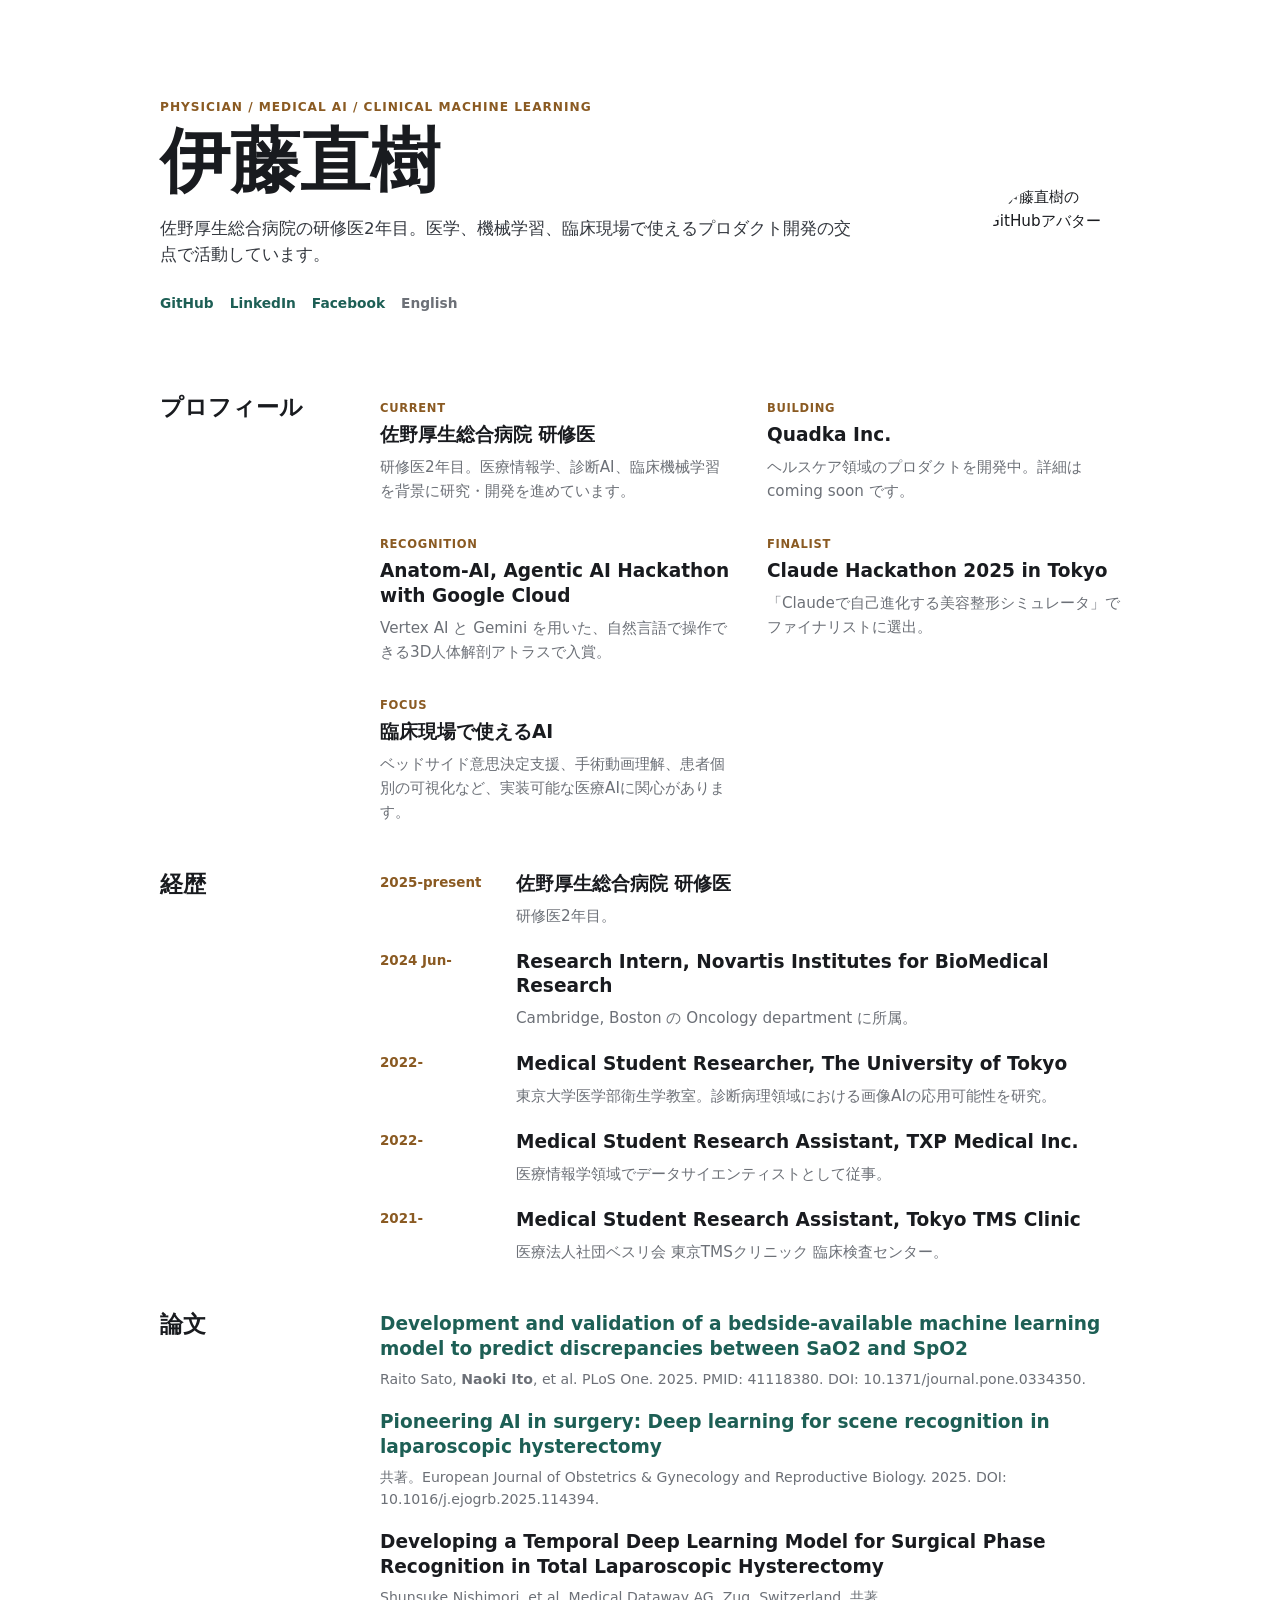
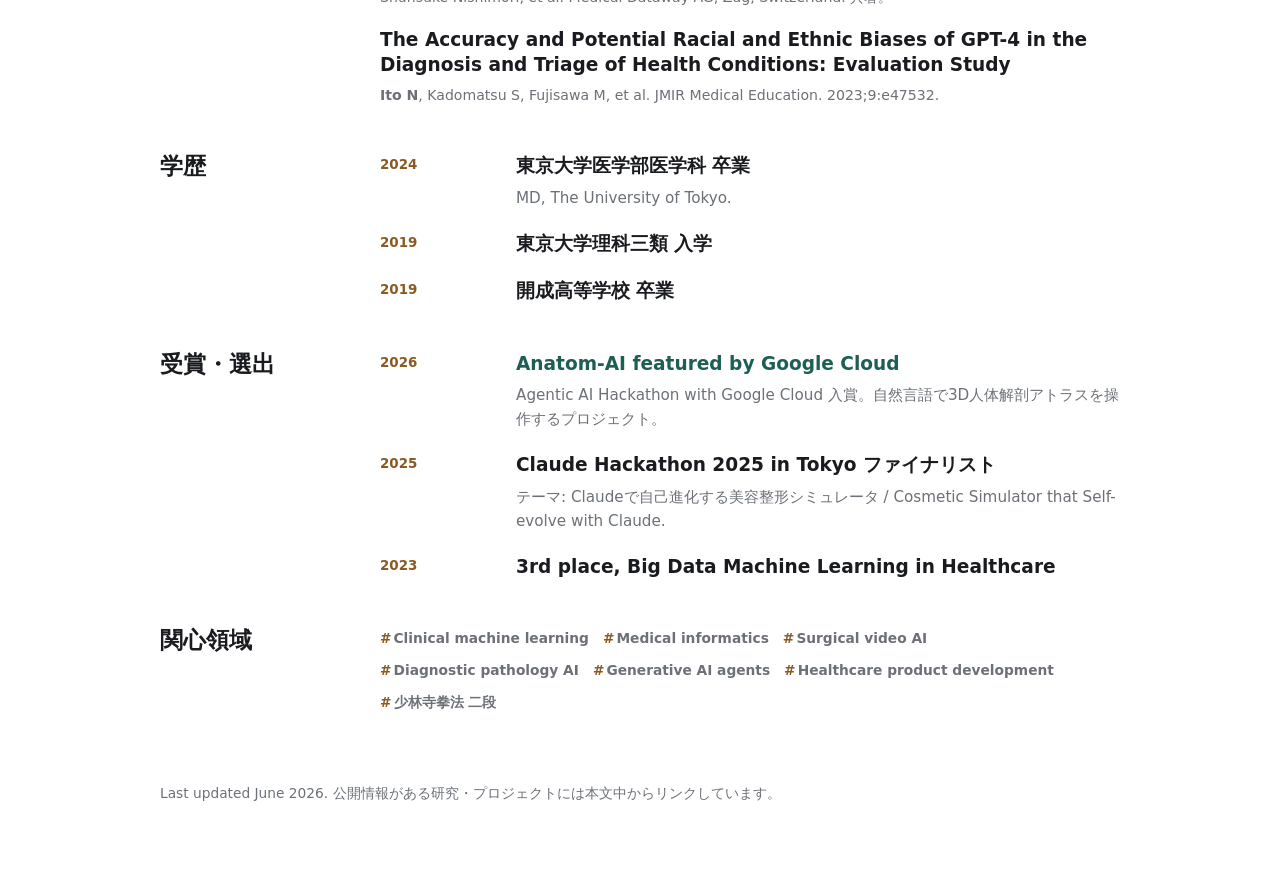
==== ja.html @ dac39892 "Add Japanese CV page and refine typography" ====
<!doctype html>
<html lang="ja">
  <head>
    <meta charset="utf-8">
    <meta name="viewport" content="width=device-width, initial-scale=1">
    <meta name="description" content="伊藤直樹 - 臨床機械学習、医療情報学、手術AIに取り組む医師・医療AI研究者。">
    <title>伊藤直樹 | 医師・医療AI研究者</title>
    <link rel="stylesheet" href="styles.css">
  </head>
  <body>
    <main class="page">
      <header class="hero">
        <div>
          <p class="eyebrow">Physician / Medical AI / Clinical Machine Learning</p>
          <h1>伊藤直樹</h1>
          <p class="lead">
            佐野厚生総合病院の研修医2年目。医学、機械学習、臨床現場で使えるプロダクト開発の交点で活動しています。
          </p>
          <nav class="links" aria-label="プロフィールリンク">
            <a class="link-pill" href="https://github.com/NaokiThread">GitHub</a>
            <a class="link-pill" href="https://www.linkedin.com/in/naoki-ito-07b135263">LinkedIn</a>
            <a class="link-pill" href="https://www.facebook.com/share/1DHbDCMxBH/">Facebook</a>
            <a class="link-pill language-link" href="index.html">English</a>
          </nav>
        </div>
        <img class="avatar" src="https://github.com/NaokiThread.png" alt="伊藤直樹のGitHubアバター">
      </header>

      <section class="section" aria-labelledby="profile-heading">
        <h2 id="profile-heading">プロフィール</h2>
        <div class="grid">
          <article class="card">
            <span class="tag">Current</span>
            <h3>佐野厚生総合病院 研修医</h3>
            <p>研修医2年目。医療情報学、診断AI、臨床機械学習を背景に研究・開発を進めています。</p>
          </article>
          <article class="card">
            <span class="tag">Building</span>
            <h3>Quadka Inc.</h3>
            <p>ヘルスケア領域のプロダクトを開発中。詳細は coming soon です。</p>
          </article>
          <article class="card">
            <span class="tag">Recognition</span>
            <h3>Anatom-AI, Agentic AI Hackathon with Google Cloud</h3>
            <p>Vertex AI と Gemini を用いた、自然言語で操作できる3D人体解剖アトラスで入賞。</p>
          </article>
          <article class="card">
            <span class="tag">Finalist</span>
            <h3>Claude Hackathon 2025 in Tokyo</h3>
            <p>「Claudeで自己進化する美容整形シミュレータ」でファイナリストに選出。</p>
          </article>
          <article class="card">
            <span class="tag">Focus</span>
            <h3>臨床現場で使えるAI</h3>
            <p>ベッドサイド意思決定支援、手術動画理解、患者個別の可視化など、実装可能な医療AIに関心があります。</p>
          </article>
        </div>
      </section>

      <section class="section" aria-labelledby="experience-heading">
        <h2 id="experience-heading">経歴</h2>
        <div class="timeline">
          <article class="timeline-item">
            <div class="date">2025-present</div>
            <div>
              <h3>佐野厚生総合病院 研修医</h3>
              <p>研修医2年目。</p>
            </div>
          </article>
          <article class="timeline-item">
            <div class="date">2024 Jun-</div>
            <div>
              <h3>Research Intern, Novartis Institutes for BioMedical Research</h3>
              <p>Cambridge, Boston の Oncology department に所属。</p>
            </div>
          </article>
          <article class="timeline-item">
            <div class="date">2022-</div>
            <div>
              <h3>Medical Student Researcher, The University of Tokyo</h3>
              <p>東京大学医学部衛生学教室。診断病理領域における画像AIの応用可能性を研究。</p>
            </div>
          </article>
          <article class="timeline-item">
            <div class="date">2022-</div>
            <div>
              <h3>Medical Student Research Assistant, TXP Medical Inc.</h3>
              <p>医療情報学領域でデータサイエンティストとして従事。</p>
            </div>
          </article>
          <article class="timeline-item">
            <div class="date">2021-</div>
            <div>
              <h3>Medical Student Research Assistant, Tokyo TMS Clinic</h3>
              <p>医療法人社団ベスリ会 東京TMSクリニック 臨床検査センター。</p>
            </div>
          </article>
        </div>
      </section>

      <section class="section" aria-labelledby="publications-heading">
        <h2 id="publications-heading">論文</h2>
        <div class="publications">
          <article class="publication">
            <h3><a href="https://pubmed.ncbi.nlm.nih.gov/41118380/">Development and validation of a bedside-available machine learning model to predict discrepancies between SaO2 and SpO2</a></h3>
            <div class="meta">Raito Sato, <strong>Naoki Ito</strong>, et al. PLoS One. 2025. PMID: 41118380. DOI: 10.1371/journal.pone.0334350.</div>
          </article>
          <article class="publication">
            <h3><a href="https://doi.org/10.1016/j.ejogrb.2025.114394">Pioneering AI in surgery: Deep learning for scene recognition in laparoscopic hysterectomy</a></h3>
            <div class="meta">共著。European Journal of Obstetrics &amp; Gynecology and Reproductive Biology. 2025. DOI: 10.1016/j.ejogrb.2025.114394.</div>
          </article>
          <article class="publication">
            <h3>Developing a Temporal Deep Learning Model for Surgical Phase Recognition in Total Laparoscopic Hysterectomy</h3>
            <div class="meta">Shunsuke Nishimori, et al. Medical Dataway AG, Zug, Switzerland. 共著。</div>
          </article>
          <article class="publication">
            <h3>The Accuracy and Potential Racial and Ethnic Biases of GPT-4 in the Diagnosis and Triage of Health Conditions: Evaluation Study</h3>
            <div class="meta"><strong>Ito N</strong>, Kadomatsu S, Fujisawa M, et al. JMIR Medical Education. 2023;9:e47532.</div>
          </article>
        </div>
      </section>

      <section class="section" aria-labelledby="education-heading">
        <h2 id="education-heading">学歴</h2>
        <div class="timeline">
          <article class="timeline-item">
            <div class="date">2024</div>
            <div>
              <h3>東京大学医学部医学科 卒業</h3>
              <p>MD, The University of Tokyo.</p>
            </div>
          </article>
          <article class="timeline-item">
            <div class="date">2019</div>
            <div>
              <h3>東京大学理科三類 入学</h3>
            </div>
          </article>
          <article class="timeline-item">
            <div class="date">2019</div>
            <div>
              <h3>開成高等学校 卒業</h3>
            </div>
          </article>
        </div>
      </section>

      <section class="section" aria-labelledby="awards-heading">
        <h2 id="awards-heading">受賞・選出</h2>
        <div class="timeline">
          <article class="timeline-item">
            <div class="date">2026</div>
            <div>
              <h3><a href="https://cloud.google.com/blog/ja/products/ai-machine-learning/a-team-of-doctors-using-natural-language-to-navigate-a-3d-human-anatomy-atlas">Anatom-AI featured by Google Cloud</a></h3>
              <p>Agentic AI Hackathon with Google Cloud 入賞。自然言語で3D人体解剖アトラスを操作するプロジェクト。</p>
            </div>
          </article>
          <article class="timeline-item">
            <div class="date">2025</div>
            <div>
              <h3>Claude Hackathon 2025 in Tokyo ファイナリスト</h3>
              <p>テーマ: Claudeで自己進化する美容整形シミュレータ / Cosmetic Simulator that Self-evolve with Claude.</p>
            </div>
          </article>
          <article class="timeline-item">
            <div class="date">2023</div>
            <div>
              <h3>3rd place, Big Data Machine Learning in Healthcare</h3>
            </div>
          </article>
        </div>
      </section>

      <section class="section" aria-labelledby="skills-heading">
        <h2 id="skills-heading">関心領域</h2>
        <div>
          <div class="skills">
            <span class="skill">Clinical machine learning</span>
            <span class="skill">Medical informatics</span>
            <span class="skill">Surgical video AI</span>
            <span class="skill">Diagnostic pathology AI</span>
            <span class="skill">Generative AI agents</span>
            <span class="skill">Healthcare product development</span>
            <span class="skill">少林寺拳法 二段</span>
          </div>
        </div>
      </section>

      <footer>
        <p>Last updated June 2026. 公開情報がある研究・プロジェクトには本文中からリンクしています。</p>
      </footer>
    </main>
  </body>
</html>
---- styles.css ----
:root {
  color-scheme: light;
  --bg: #ffffff;
  --ink: #191b1f;
  --muted: #6c7077;
  --accent: #1d5f55;
  --accent-2: #8a5a22;
}

* {
  box-sizing: border-box;
}

body {
  margin: 0;
  background: var(--bg);
  color: var(--ink);
  font-family: Inter, ui-sans-serif, system-ui, -apple-system, BlinkMacSystemFont, "Segoe UI", sans-serif;
  font-size: 0.95rem;
  line-height: 1.58;
}

a {
  color: var(--accent);
  text-decoration: none;
}

a:hover {
  text-decoration: underline;
}

.page {
  width: min(960px, calc(100% - 40px));
  margin: 0 auto;
  padding: 52px 0 72px;
}

.hero {
  display: grid;
  grid-template-columns: minmax(0, 1fr) 132px;
  gap: 32px;
  align-items: end;
  padding: 46px 0 54px;
}

.eyebrow {
  margin: 0 0 12px;
  color: var(--accent-2);
  font-size: 0.76rem;
  font-weight: 780;
  letter-spacing: 0.08em;
  text-transform: uppercase;
}

h1 {
  margin: 0;
  max-width: 760px;
  font-family: Georgia, "Times New Roman", serif;
  font-size: 4.35rem;
  line-height: 0.96;
  letter-spacing: 0;
}

.lead {
  max-width: 700px;
  margin: 20px 0 0;
  color: #34383f;
  font-size: 1.04rem;
}

.avatar {
  width: 132px;
  aspect-ratio: 1;
  border-radius: 50%;
  object-fit: cover;
}

.links {
  display: flex;
  flex-wrap: wrap;
  gap: 8px 16px;
  margin-top: 22px;
}

.link-pill {
  display: inline-flex;
  align-items: center;
  min-height: 26px;
  color: var(--accent);
  font-size: 0.86rem;
  font-weight: 650;
}

.language-link {
  color: var(--muted);
}

.section {
  display: grid;
  grid-template-columns: 190px minmax(0, 1fr);
  gap: 30px;
  padding: 24px 0;
}

h2 {
  margin: 0;
  color: var(--ink);
  font-family: Georgia, "Times New Roman", serif;
  font-size: 1.45rem;
  font-weight: 600;
  line-height: 1.1;
  letter-spacing: 0;
}

h3 {
  margin: 0;
  font-size: 1.16rem;
  line-height: 1.34;
  font-weight: 720;
}

.grid {
  display: grid;
  grid-template-columns: repeat(2, minmax(0, 1fr));
  gap: 28px 34px;
}

.card p,
.publication p,
.timeline-item p {
  margin: 7px 0 0;
  color: var(--muted);
}

.tag {
  display: inline-flex;
  margin-bottom: 6px;
  color: var(--accent-2);
  font-size: 0.72rem;
  font-weight: 800;
  letter-spacing: 0.06em;
  text-transform: uppercase;
}

.timeline {
  display: grid;
  gap: 22px;
}

.timeline-item {
  display: grid;
  grid-template-columns: 116px minmax(0, 1fr);
  gap: 20px;
}

.date {
  color: var(--accent-2);
  font-size: 0.84rem;
  font-weight: 760;
}

.publications {
  display: grid;
  gap: 20px;
}

.meta {
  margin-top: 6px;
  color: var(--muted);
  font-size: 0.88rem;
}

.skills {
  display: flex;
  flex-wrap: wrap;
  gap: 10px 14px;
}

.skill {
  color: var(--muted);
  font-size: 0.86rem;
  font-weight: 640;
}

.skill::before {
  content: "#";
  color: var(--accent-2);
  margin-right: 2px;
}

footer {
  padding-top: 32px;
  color: var(--muted);
  font-size: 0.86rem;
}

@media (max-width: 760px) {
  .page {
    width: min(100% - 24px, 640px);
    padding-top: 22px;
  }

  .hero,
  .section {
    grid-template-columns: 1fr;
  }

  .hero {
    gap: 24px;
    padding-top: 28px;
    padding-bottom: 36px;
  }

  .avatar {
    width: 112px;
    grid-row: 1;
  }

  h1 {
    font-size: 2.75rem;
  }

  .lead {
    font-size: 0.98rem;
  }

  .grid,
  .timeline-item {
    grid-template-columns: 1fr;
  }

  .timeline-item {
    gap: 5px;
  }
}
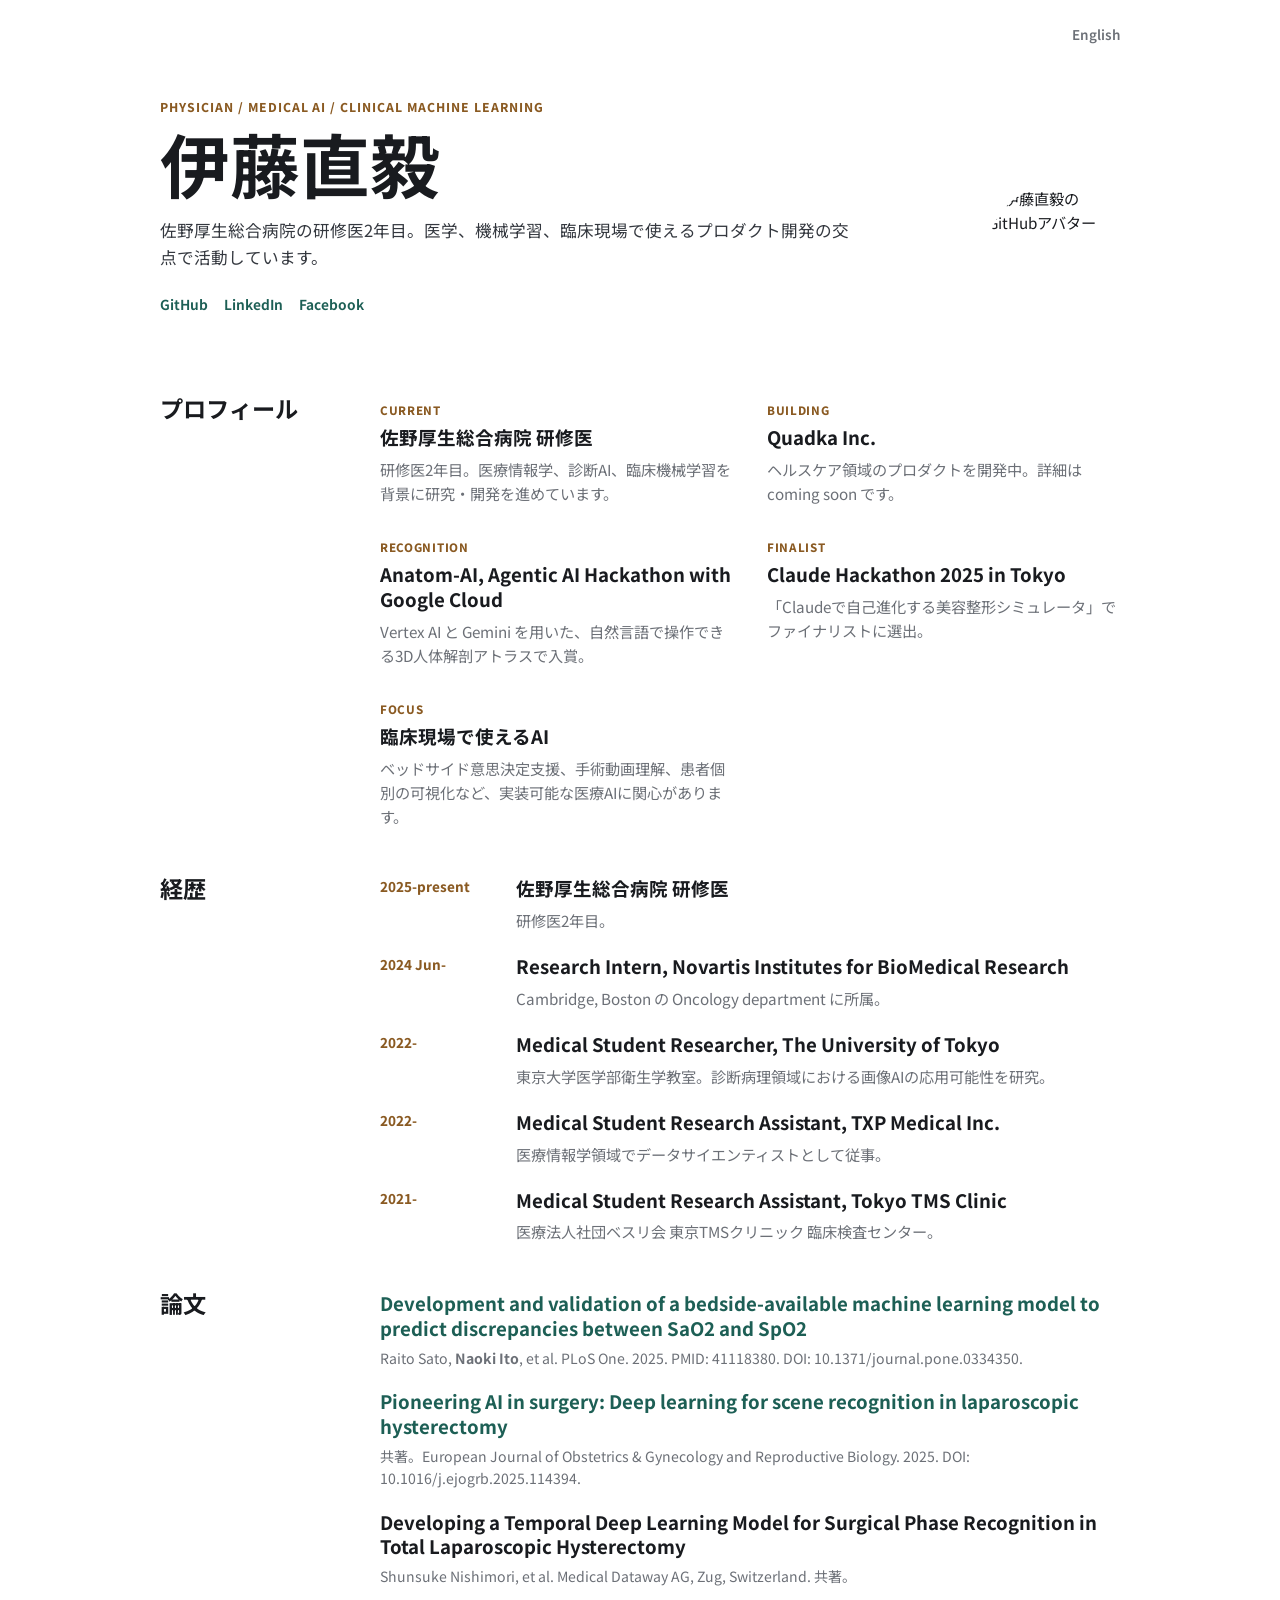
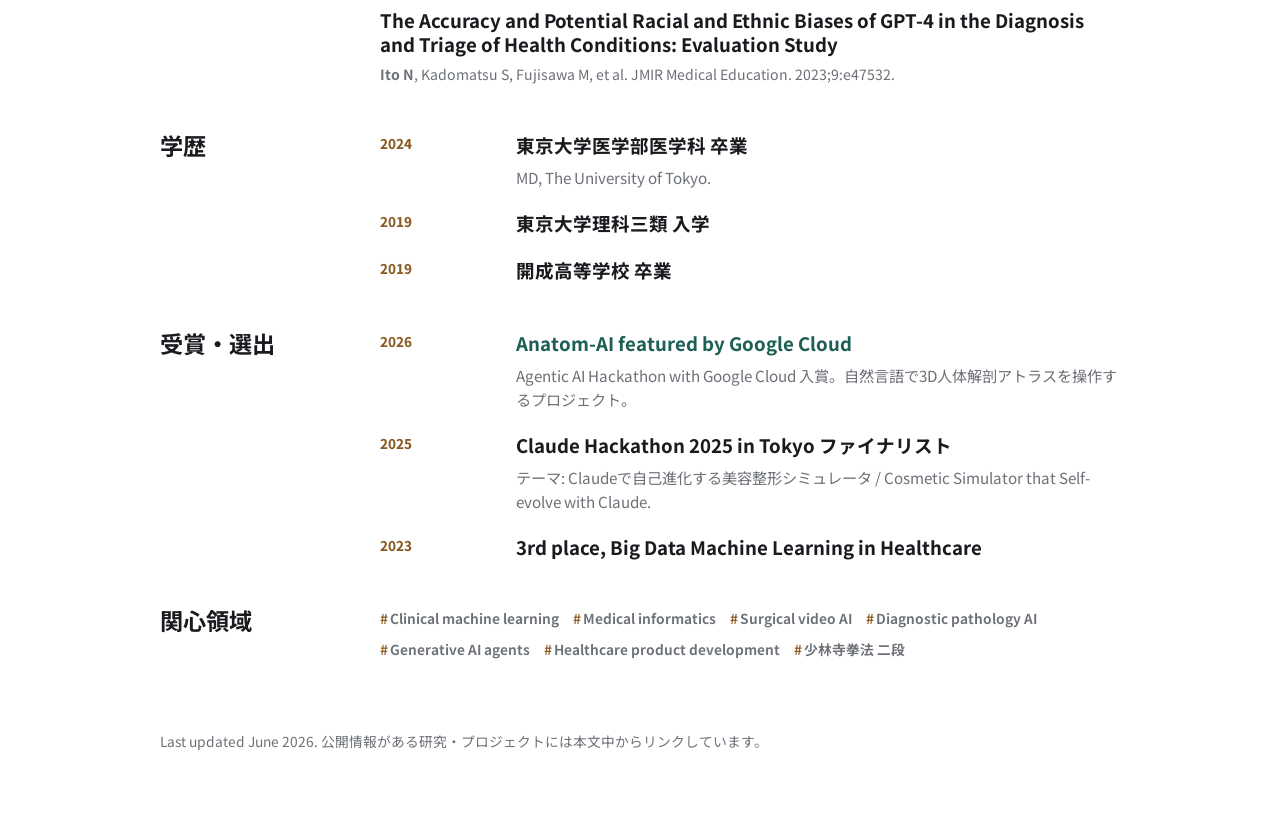
==== commit 20d34777: "Update language switcher and typography" ====
--- a/ja.html
+++ b/ja.html
@@ -3,16 +3,17 @@
   <head>
     <meta charset="utf-8">
     <meta name="viewport" content="width=device-width, initial-scale=1">
-    <meta name="description" content="伊藤直樹 - 臨床機械学習、医療情報学、手術AIに取り組む医師・医療AI研究者。">
-    <title>伊藤直樹 | 医師・医療AI研究者</title>
+    <meta name="description" content="伊藤直毅 - 臨床機械学習、医療情報学、手術AIに取り組む医師・医療AI研究者。">
+    <title>伊藤直毅 | 医師・医療AI研究者</title>
     <link rel="stylesheet" href="styles.css">
   </head>
   <body>
     <main class="page">
+      <a class="top-link" href="index.html">English</a>
       <header class="hero">
         <div>
           <p class="eyebrow">Physician / Medical AI / Clinical Machine Learning</p>
-          <h1>伊藤直樹</h1>
+          <h1>伊藤直毅</h1>
           <p class="lead">
             佐野厚生総合病院の研修医2年目。医学、機械学習、臨床現場で使えるプロダクト開発の交点で活動しています。
           </p>
@@ -20,10 +21,9 @@
             <a class="link-pill" href="https://github.com/NaokiThread">GitHub</a>
             <a class="link-pill" href="https://www.linkedin.com/in/naoki-ito-07b135263">LinkedIn</a>
             <a class="link-pill" href="https://www.facebook.com/share/1DHbDCMxBH/">Facebook</a>
-            <a class="link-pill language-link" href="index.html">English</a>
           </nav>
         </div>
-        <img class="avatar" src="https://github.com/NaokiThread.png" alt="伊藤直樹のGitHubアバター">
+        <img class="avatar" src="https://github.com/NaokiThread.png" alt="伊藤直毅のGitHubアバター">
       </header>
 
       <section class="section" aria-labelledby="profile-heading">
--- a/styles.css
+++ b/styles.css
@@ -1,3 +1,5 @@
+@import url("https://fonts.googleapis.com/css2?family=Noto+Sans+JP:wght@400;500;600;700;800&family=Roboto:wght@400;500;700;900&display=swap");
+
 :root {
   color-scheme: light;
   --bg: #ffffff;
@@ -15,9 +17,13 @@
   margin: 0;
   background: var(--bg);
   color: var(--ink);
-  font-family: Inter, ui-sans-serif, system-ui, -apple-system, BlinkMacSystemFont, "Segoe UI", sans-serif;
+  font-family: "Roboto", ui-sans-serif, system-ui, -apple-system, BlinkMacSystemFont, "Segoe UI", sans-serif;
   font-size: 0.95rem;
   line-height: 1.58;
+}
+
+html[lang="ja"] body {
+  font-family: "Noto Sans JP", ui-sans-serif, system-ui, -apple-system, BlinkMacSystemFont, sans-serif;
 }
 
 a {
@@ -30,9 +36,19 @@
 }
 
 .page {
+  position: relative;
   width: min(960px, calc(100% - 40px));
   margin: 0 auto;
   padding: 52px 0 72px;
+}
+
+.top-link {
+  position: absolute;
+  top: 24px;
+  right: 0;
+  color: var(--muted);
+  font-size: 0.84rem;
+  font-weight: 600;
 }
 
 .hero {
@@ -55,9 +71,9 @@
 h1 {
   margin: 0;
   max-width: 760px;
-  font-family: Georgia, "Times New Roman", serif;
   font-size: 4.35rem;
-  line-height: 0.96;
+  font-weight: 700;
+  line-height: 0.98;
   letter-spacing: 0;
 }
 
@@ -91,10 +107,6 @@
   font-weight: 650;
 }
 
-.language-link {
-  color: var(--muted);
-}
-
 .section {
   display: grid;
   grid-template-columns: 190px minmax(0, 1fr);
@@ -105,9 +117,8 @@
 h2 {
   margin: 0;
   color: var(--ink);
-  font-family: Georgia, "Times New Roman", serif;
   font-size: 1.45rem;
-  font-weight: 600;
+  font-weight: 700;
   line-height: 1.1;
   letter-spacing: 0;
 }
@@ -197,7 +208,11 @@
 @media (max-width: 760px) {
   .page {
     width: min(100% - 24px, 640px);
-    padding-top: 22px;
+    padding-top: 34px;
+  }
+
+  .top-link {
+    top: 8px;
   }
 
   .hero,
